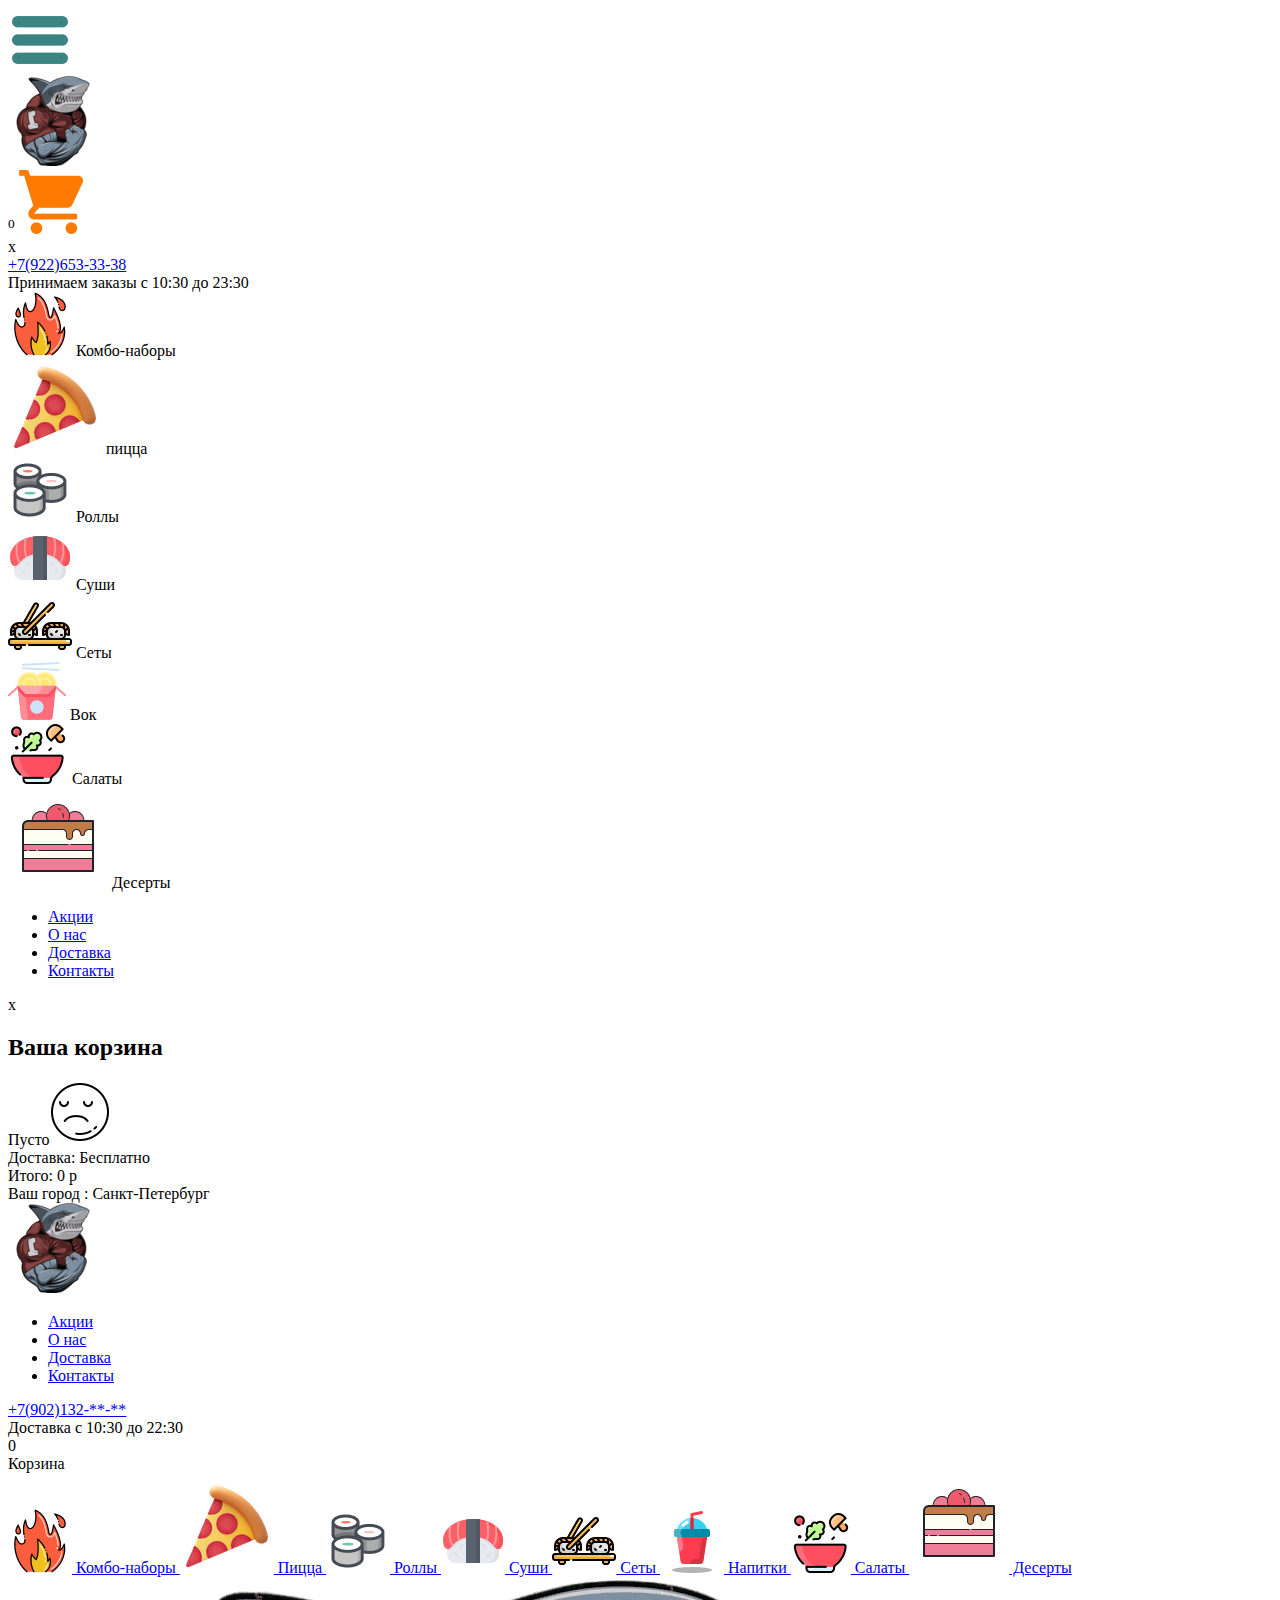
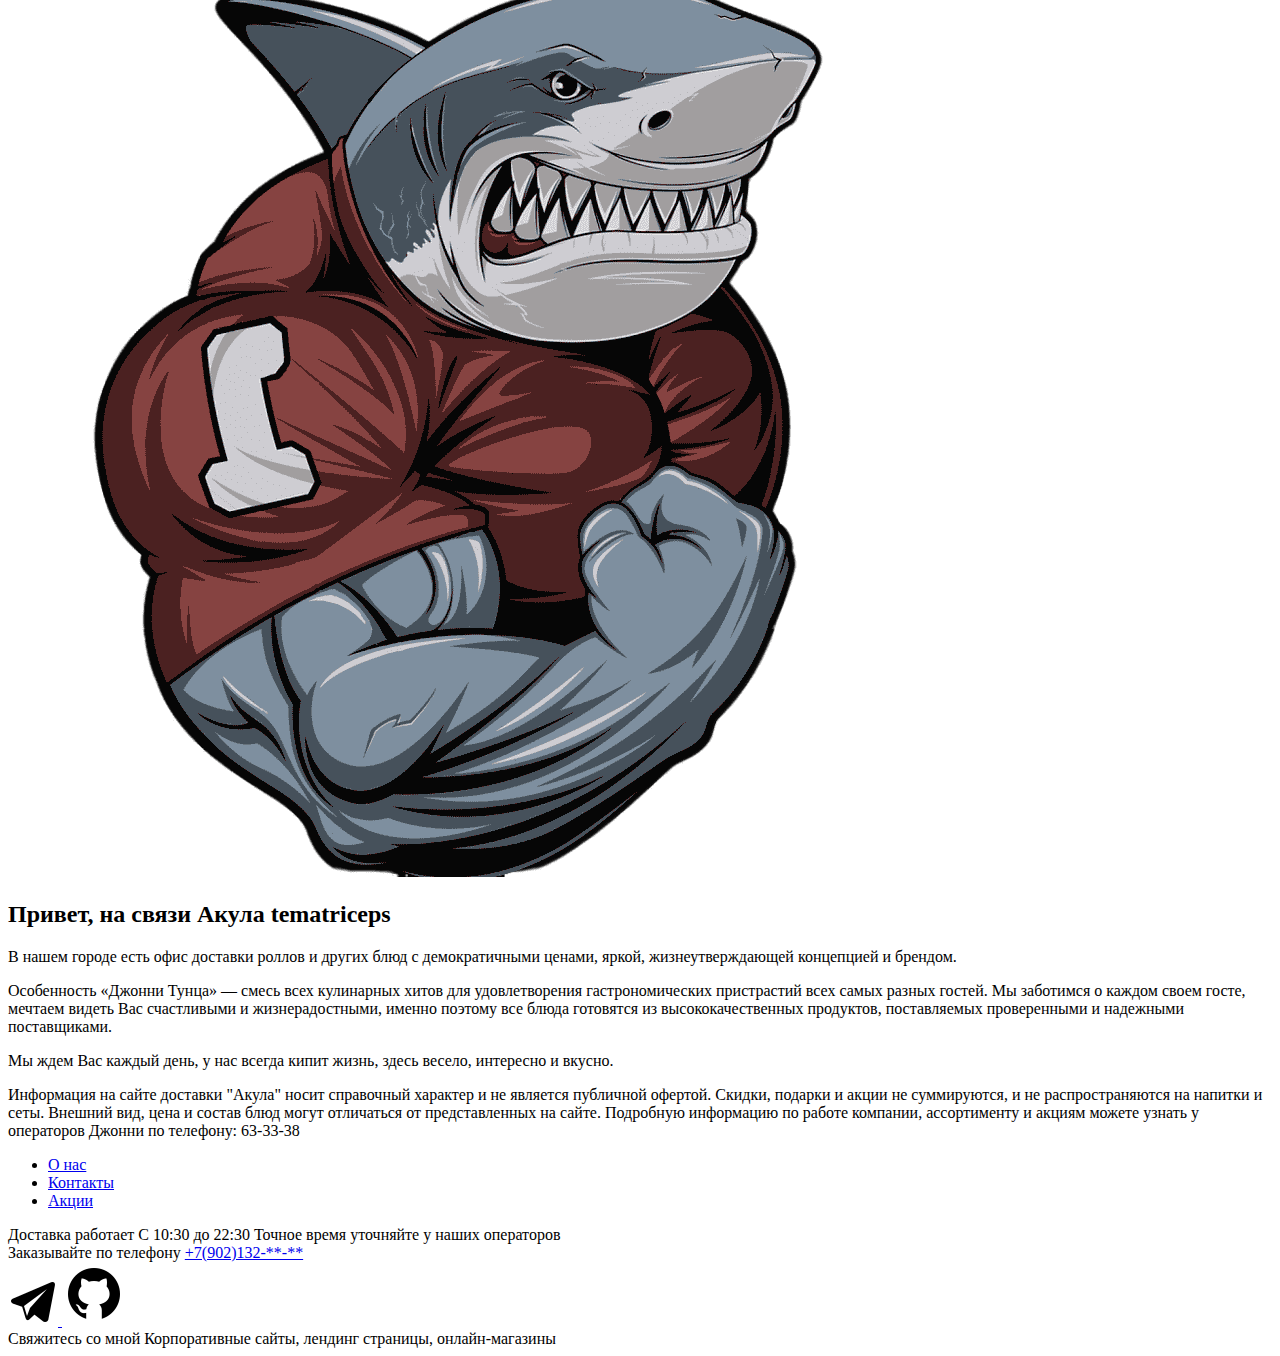
==== pages/information/aboutUs.html @ c2e13663 "1.2" ====
<!DOCTYPE html>
<html lang="en">
<head>
    <meta charset="UTF-8">
    <meta name="viewport" content="width=device-width, initial-scale=1.0">
    <title>О нас</title>
    <link rel="stylesheet" href="../../scss/style.css">
</head>
<body>

    <div class="wrapper">
        <div class="panel">
            <div class="panel__hamburger" onclick="">
                <img src="../../icons/panel/hamburger.png" alt="hamburger">
            </div>
            <div class="panel__logo">
                <img src="../../img/header/лого.png" alt="logo">
            </div>
            <div class="panel__basketCall">
                <sup>0</sup>
                <img src="../../icons/panel/panel_basket.png" alt="basketCall_panel">
            </div>
        </div>
    </div>
    <div class="overlay">
        <span class="menu__close" onclick="">х</span>
        <div class="menu__info">
            <a href="tel:89226533338" class="menu__tel">+7(922)653-33-38</a>
            <div class="menu__mode">
                Принимаем заказы с 10:30 до 23:30
            </div>
        </div>
        <div class="menu">
            <div class="menu__item">
                <img src="../../img/header/menu/огонь.png" alt="акции">
                <span class="menu__item-descr">Комбо-наборы</span>
            </div>
            <div class="menu__item">
                <img src="../../img/header/menu/пицца.png" alt="пицца">
                <span class="menu__item-descr">пицца</span>
            </div>
            <div class="menu__item">
                <img src="../../img/header/menu/роллы.png" alt="роллы">
                <span class="menu__item-descr">Роллы</span>
            </div>
            <div class="menu__item">
                <img src="../../img/header/menu/суши.png" alt="суши">
                <span class="menu__item-descr">Суши</span>
            </div>
            <div class="menu__item">
                <img src="../../img/header/menu/сеты.png" alt="сеты">
                <span class="menu__item-descr">Сеты</span>
            </div>
            <div class="menu__item">
                <img src="../../img/header/menu/вок.png" alt="вок">
                <span class="menu__item-descr">Вок</span>
            </div>
            <div class="menu__item">
                <img src="../../img/header/menu/салаты.png" alt="салаты">
                <span class="menu__item-descr">Салаты</span>
            </div>
            <div class="menu__item">
                <img src="../../img/header/menu/десерт.png" alt="десерт">
                <span class="menu__item-descr">Десерты</span>
            </div>  
        </div>
        <div class="menu__nav">
            <ul class="menu__list">
                <li>
                    <a href="#">Акции</a>
                </li>
                <li>
                    <a href="#">О нас</a>
                </li>
                <li>
                    <a href="#">Доставка</a>
                </li>
                <li>
                    <a href="#">Контакты</a>
                </li>
            </ul>
        </div>
    </div>
    <div class="basket">
        <div class="basket__close" onclick="">x</div>
        <h2 class="basket__title">Ваша корзина</h2>
        <div class="basket__empty">Пусто<img src="../../img/basket/пусто.png" alt="пусто"></div>
        <div class="basket__wrapper">
            <div class="basket__item">
                
            </div>
        </div>
        <div class="basket__finish">
            <div class="basket__finish-delivery">Доставка: <span>Бесплатно</span></div>
            <div class="basket__finish-price">Итого: <span>0 р</span></div>
        </div>
    </div>

    <header class="header">
        <div class="container">
            <div class="header__city">
                Ваш город : Санкт-Петербург
            </div>
            <div class="header__wrapper">
                <nav class="header__nav">
                    <div class="header__logo">
                        <a href="../../index.html"><img src="../../img/header/лого.png" alt="Лого"></a>
                    </div>
                    <ul class="header__list">
                        <li>
                            <a href="../../pages/information/promotions.html">Акции</a>
                        </li>
                        <li>
                            <a href="../../pages/information/aboutUs.html">О нас</a>
                        </li>
                        <li>
                            <a href="#">Доставка</a>
                        </li>
                        <li>
                            <a href="#">Контакты</a>
                        </li>
                    </ul>
                    <div class="header__info">
                        <a href="tel:8902132****" class="header__info-tel">
                            +7(902)132-**-**
                        </a>
                        <div class="header__info-mode">
                            Доставка с 10:30 до 22:30
                        </div>
                    </div>
                    <div class="basketCall" onclick="">
                        <div class="basketCall__counter">0</div>
                        <span>Корзина</span>
                    </div>
                </nav>
                <div class="header__menu">
                    <a href="#" class="header__menu-item">
                        <img src="../../img/header/menu/огонь.png" alt="Комбо-наборы">
                        Комбо-наборы
                    </a>
                    <a href="#" class="header__menu-item">
                        <img src="../../img/header/menu/пицца.png" alt="Пицца">
                        Пицца
                    </a>
                    <a href="#" class="header__menu-item">
                        <img src="../../img/header/menu/роллы.png" alt="Роллы">
                        Роллы
                    </a>
                    <a href="#" class="header__menu-item">
                        <img src="../../img/header/menu/суши.png" alt="Суши">
                        Суши
                    </a>
                    <a href="#" class="header__menu-item">
                        <img src="../../img/header/menu/сеты.png" alt="Сеты">
                        Сеты
                    </a>
                    <a href="#" class="header__menu-item">
                        <img src="../../img/header/menu/напитки.png" alt="напитки">
                        Напитки
                    </a>
                    <a href="#" class="header__menu-item">
                        <img src="../../img/header/menu/салаты.png" alt="салаты">
                        Салаты
                    </a>
                    <a href="#" class="header__menu-item">
                        <img src="../../img/header/menu/десерт.png" alt="десерт">
                        Десерты
                    </a>
                </div>
            </div>
        </div>
    </header>

    <main>
        <div class="container">
            <div class="aboutUs">
                <div class="aboutUs__wrapper">
                    <img src="../../img/aboutUs/shark.png" alt="SharkJ" class="aboutUs__img">
                    <div class="aboutUs__descr">
                        <h2 class="aboutUs__title">
                            Привет, на связи <span>Акула tematriceps</span>
                        </h2>
                        <p>
                            В нашем городе есть офис доставки роллов и других блюд с демократичными ценами, яркой, жизнеутверждающей концепцией и брендом.
                        </p>
                        <p>
                            Особенность «Джонни Тунца» — смесь всех кулинарных хитов для удовлетворения гастрономических пристрастий всех самых разных гостей. Мы заботимся о каждом своем госте, мечтаем видеть Вас счастливыми и жизнерадостными, именно поэтому все блюда готовятся из высококачественных продуктов, поставляемых проверенными и надежными поставщиками.
                        </p>
                        <p>
                            Мы ждем Вас каждый день, у нас всегда кипит жизнь, здесь весело, интересно и вкусно.
                        </p>
                    </div>
                </div>
                <div class="aboutUs__info">
                    Информация на сайте доставки "Акула" носит справочный характер и не является публичной офертой. Скидки, подарки и акции не суммируются, и не распространяются на напитки и сеты. Внешний вид, цена и состав блюд могут отличаться от представленных на сайте. Подробную информацию по работе компании, ассортименту и акциям можете узнать у операторов Джонни по телефону: 63-33-38
                </div>
            </div>
        </div>
    </main>

    <footer class="footer">
        <div class="container">
            <div class="footer__wrapper">
                <div class="footer__main">
                    <ul class="footer__main-menu">
                        <li><a href="#">О нас</a></li>
                        <li><a href="#">Контакты</a></li>
                        <li><a href="#">Акции</a></li>
                    </ul>
                    <div class="footer__main-info">
                        <span>Доставка работает</span>
                        <span>С 10:30 до 22:30</span>
                        <span>Точное время уточняйте у наших операторов</span>
                    </div>
                    <div class="footer__main-call">
                        <div class="footer__main-tel">
                            Заказывайте по телефону
                            <a href="tel:8902132****">+7(902)132-**-**</a>
                        </div>
                        <a href="https://t.me/tematriceps" class="footer__main-link">
                            <img src="../../icons/footer/telegram.png" alt="telegram">
                        </a>
                        <a href="https://github.com/TemaMel" class="footer__main-link">
                            <img src="../../icons/footer/github.png" alt="GitHub">
                        </a>
                    </div>
                    <div class="footer__main-mobile">
                        <span>Свяжитесь со мной</span>
                        Корпоративные сайты, лендинг страницы, онлайн-магазины
                    </div>
                </div>
                <div class="footer__sub">

                </div>
            </div>
        </div>
    </footer>



    <script src="../../js/script.js"></script>
</body>
</html>
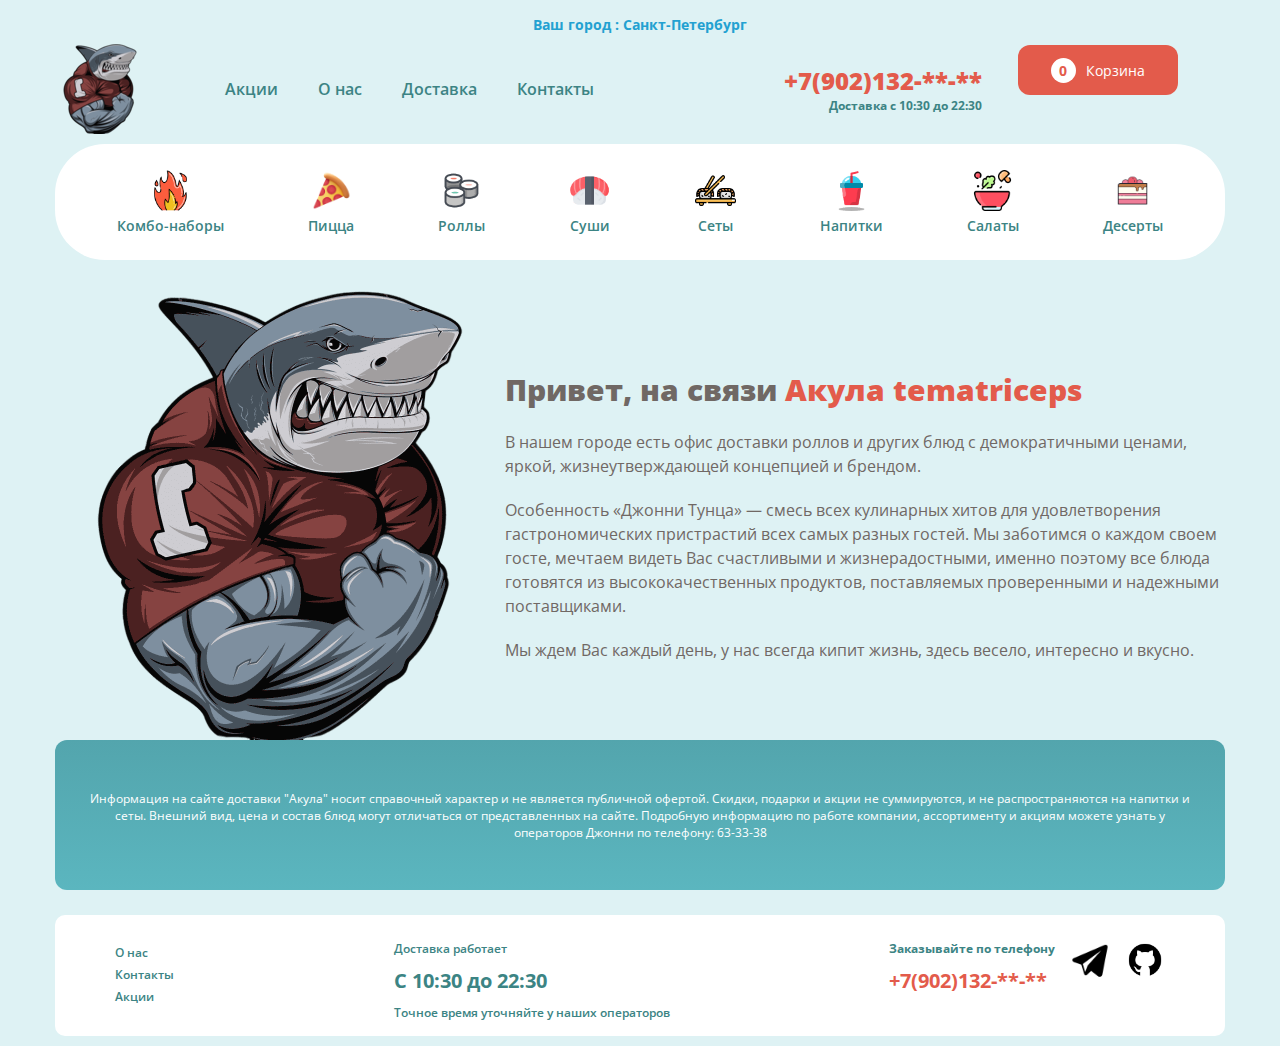
==== commit d8d0d894: "Add files via upload" ====
--- a/pages/information/aboutUs.html
+++ b/pages/information/aboutUs.html
@@ -4,7 +4,7 @@
     <meta charset="UTF-8">
     <meta name="viewport" content="width=device-width, initial-scale=1.0">
     <title>О нас</title>
-    <link rel="stylesheet" href="../../scss/style.css">
+    <link rel="stylesheet" href="../../css/style.css">
 </head>
 <body>
 
@@ -108,16 +108,16 @@
                     </div>
                     <ul class="header__list">
                         <li>
-                            <a href="../../pages/information/promotions.html">Акции</a>
-                        </li>
-                        <li>
-                            <a href="../../pages/information/aboutUs.html">О нас</a>
-                        </li>
-                        <li>
-                            <a href="#">Доставка</a>
-                        </li>
-                        <li>
-                            <a href="#">Контакты</a>
+                            <a href="promotions.html">Акции</a>
+                        </li>
+                        <li>
+                            <a href="aboutUs.html">О нас</a>
+                        </li>
+                        <li>
+                            <a href="delivery.html">Доставка</a>
+                        </li>
+                        <li>
+                            <a href="contacts.html">Контакты</a>
                         </li>
                     </ul>
                     <div class="header__info">
--- a/css/style.css
+++ b/css/style.css
@@ -0,0 +1,1347 @@
+@charset "UTF-8";
+@import url("https://fonts.googleapis.com/css2?family=Open+Sans:wght@300;400;500;600;700;800&display=swap");
+* {
+  font-family: "Open Sans", sans-serif;
+  margin: 0;
+}
+
+body {
+  background: #def2f4;
+}
+
+.container {
+  max-width: 1170px;
+  margin: 0 auto;
+}
+
+.wrapper {
+  display: none;
+  justify-content: center;
+  align-items: center;
+}
+
+.panel {
+  box-sizing: border-box;
+  padding: 10px 20px 10px 10px;
+  display: none;
+  justify-content: space-between;
+  position: fixed;
+  align-items: center;
+  width: 90%;
+  height: 40px;
+  background: #fff;
+  top: 5%;
+  border-radius: 10px;
+  z-index: 100;
+  transition: 1s all;
+}
+.panel__logo {
+  width: 60px;
+  height: 70px;
+}
+.panel__hamburger {
+  display: block;
+  width: 20px;
+  height: 20px;
+  cursor: pointer;
+}
+.panel__hamburger img {
+  width: 100%;
+  height: 100%;
+  -o-object-fit: cover;
+     object-fit: cover;
+}
+.panel__basketCall {
+  display: flex;
+  width: 25px;
+  height: 25px;
+}
+.panel__basketCall img {
+  width: 100%;
+  height: 100%;
+  -o-object-fit: cover;
+     object-fit: cover;
+}
+.panel__basketCall sup {
+  color: #3c8484;
+  font-weight: 700;
+}
+
+.panel-active {
+  top: 100%;
+}
+
+@media (max-width: 768px) {
+  .container {
+    max-width: 540px;
+  }
+  .wrapper {
+    display: flex;
+  }
+  .panel {
+    display: flex;
+  }
+}
+.overlay {
+  position: fixed;
+  display: flex;
+  left: -100%;
+  justify-content: center;
+  align-items: center;
+  flex-direction: column;
+  row-gap: 15px;
+  width: 100%;
+  height: 100%;
+  background: #def2f4;
+  text-align: center;
+  transition: 1s all;
+  z-index: 1000;
+}
+.overlay .menu {
+  display: grid;
+  grid-template-columns: repeat(auto-fit, 150px);
+  gap: 10px;
+  justify-content: center;
+  align-items: center;
+  width: 100%;
+}
+.overlay .menu__close {
+  display: block;
+  color: #e35b4b;
+  position: absolute;
+  top: 0px;
+  font-size: 42px;
+  line-height: 45px;
+  cursor: pointer;
+}
+.overlay .menu__info {
+  display: flex;
+  flex-direction: column;
+}
+.overlay .menu__tel {
+  color: #e35b4b;
+  text-decoration: none;
+  font-size: 24px;
+  font-weight: 700;
+}
+.overlay .menu__mode {
+  color: #3c8484;
+  font-size: 14px;
+  font-weight: 700;
+}
+.overlay .menu__item {
+  display: flex;
+  width: 150px;
+  height: 92px;
+  background: #fff;
+  flex-direction: column;
+  justify-content: center;
+  align-items: center;
+  -o-object-fit: cover;
+     object-fit: cover;
+  border-radius: 12px;
+}
+.overlay .menu__item img {
+  width: 27px;
+  height: 27px;
+  -o-object-fit: cover;
+     object-fit: cover;
+}
+.overlay .menu__item-descr {
+  font-size: 12px;
+  color: #3c8484;
+  font-weight: 700;
+}
+.overlay .menu__list {
+  display: flex;
+  list-style-type: none;
+  justify-content: space-between;
+  text-align: center;
+  -moz-column-gap: 20px;
+       column-gap: 20px;
+}
+.overlay .menu__list a {
+  color: #3c8484;
+  text-decoration: none;
+  font-weight: 700;
+  font-size: 12px;
+}
+.overlay .menu__list a:hover {
+  color: #e35b4b;
+}
+.overlay-active {
+  left: 0%;
+}
+
+.header {
+  position: relative;
+  min-height: 250px;
+  width: 100%;
+  padding: 15px 0;
+  box-sizing: border-box;
+}
+.header__wrapper {
+  display: flex;
+  flex-direction: column;
+}
+.header__city {
+  text-align: center;
+  color: #23a1d1;
+  font-weight: 700;
+  font-size: 14px;
+  cursor: pointer;
+}
+.header__city:hover {
+  color: rgba(24, 97, 126, 0.8705882353);
+}
+.header__nav {
+  display: flex;
+  margin-top: 10px;
+  -moz-column-gap: 40px;
+       column-gap: 40px;
+  align-items: center;
+  justify-content: start;
+}
+.header__logo {
+  width: 90px;
+  height: 90px;
+}
+.header__logo img {
+  width: 100%;
+  height: 100%;
+  -o-object-fit: cover;
+     object-fit: cover;
+}
+.header__list {
+  display: flex;
+  list-style-type: none;
+  -moz-column-gap: 40px;
+       column-gap: 40px;
+}
+.header__list a {
+  color: #3c8484;
+  text-decoration: none;
+  font-weight: 600;
+}
+.header__list a:hover {
+  color: #e35b4b;
+}
+.header__info {
+  padding-left: 150px;
+  display: flex;
+  flex-direction: column;
+  text-align: right;
+}
+.header__info-tel {
+  color: #e35b4b;
+  text-decoration: none;
+  font-size: 24px;
+  font-weight: 800;
+}
+.header__info-mode {
+  color: #3c8484;
+  font-size: 12px;
+  font-weight: 700;
+}
+.header__menu {
+  display: flex;
+  justify-content: space-around;
+  margin-top: 10px;
+  width: 100%;
+  min-height: 116px;
+  padding: 20px;
+  background: #fff;
+  border-radius: 50px;
+  box-sizing: border-box;
+}
+.header__menu-item {
+  color: #3c8484;
+  font-size: 14px;
+  font-weight: 600;
+  display: flex;
+  flex-direction: column;
+  justify-content: center;
+  align-items: center;
+  text-decoration: none;
+  row-gap: 5px;
+  flex-wrap: wrap;
+  transition: 0.6s all;
+}
+.header__menu-item img {
+  width: 41px;
+  height: 41px;
+}
+.header__menu-item:hover {
+  transform: translateY(-15%);
+  color: #e35b4b;
+}
+
+@media (max-width: 1200px) {
+  .container {
+    max-width: 900px;
+  }
+  .header__list {
+    -moz-column-gap: 20px;
+         column-gap: 20px;
+    padding: 0;
+  }
+  .header__info {
+    padding-left: 30px;
+  }
+}
+@media (max-width: 992px) {
+  .container {
+    max-width: 720px;
+  }
+  .header__wrapper {
+    width: 100%;
+    justify-content: center;
+    align-items: center;
+  }
+  .header__nav {
+    justify-content: space-between;
+  }
+  .header__menu {
+    padding: 5px;
+    display: grid;
+    grid-template-columns: repeat(5, 41px);
+    -moz-column-gap: 30px;
+         column-gap: 30px;
+    padding: 20px;
+    row-gap: 15px;
+    width: 600px;
+  }
+  .header__menu-item {
+    font-size: 14px;
+  }
+  .header__menu-item:hover {
+    transform: unset;
+  }
+  .header__info {
+    padding-left: 0px;
+  }
+}
+@media (max-width: 768px) {
+  .container {
+    max-width: 540px;
+  }
+  .header {
+    min-height: 100px;
+    background: none;
+  }
+  .header__wrapper {
+    display: none;
+  }
+  .header__city {
+    display: none;
+  }
+}
+@media (max-width: 576px) {
+  .container {
+    width: 100%;
+    padding: 0 10px;
+  }
+}
+.basketCall {
+  position: fixed;
+  width: 160px;
+  height: 50px;
+  background-color: #e35b4b;
+  border-radius: 12px;
+  display: flex;
+  align-items: center;
+  justify-content: center;
+  -moz-column-gap: 10px;
+       column-gap: 10px;
+  top: 5%;
+  right: 8%;
+  cursor: pointer;
+  z-index: 100;
+  transition: 0.7s all;
+}
+.basketCall__counter {
+  color: #e35b4b;
+  width: 25px;
+  height: 25px;
+  display: flex;
+  justify-content: center;
+  align-items: center;
+  background: #fff;
+  border-radius: 50%;
+  font-size: 14px;
+  font-weight: 700;
+}
+.basketCall span {
+  color: #fff;
+  font-size: 14px;
+}
+.basketCall-active {
+  right: -100%;
+}
+.basketCall:hover {
+  background: #3c8484;
+}
+
+.basket {
+  position: fixed;
+  padding: 20px 0px 5px 0;
+  right: 1%;
+  top: -100%;
+  display: flex;
+  justify-content: space-between;
+  flex-direction: column;
+  text-align: center;
+  border-radius: 0px 0px 12px 12px;
+  width: 400px;
+  min-height: 300px;
+  background: #f1f1f1;
+  z-index: 1;
+  border-bottom: 2px solid #3c8484;
+  border-left: 2px solid #3c8484;
+  border-right: 2px solid #3c8484;
+  transition: 0.8s all;
+  z-index: 100;
+}
+.basket__close {
+  color: #e35b4b;
+  position: absolute;
+  font-size: 40px;
+  left: 10%;
+  top: 0px;
+  cursor: pointer;
+}
+.basket__empty {
+  display: flex;
+  justify-content: center;
+  align-items: center;
+  -moz-column-gap: 10px;
+       column-gap: 10px;
+  font-size: 24px;
+  font-weight: 700;
+  color: #3c8484;
+}
+.basket__empty img {
+  width: 70px;
+  height: 70px;
+  -o-object-fit: cover;
+     object-fit: cover;
+}
+.basket__title {
+  color: #3c8484;
+}
+.basket__finish {
+  color: #3c8484;
+  font-weight: 600;
+}
+.basket-active {
+  top: 0;
+}
+.basket:after {
+  content: "";
+  position: absolute;
+  left: 0%;
+  bottom: 0%;
+  width: 200px;
+  height: 200px;
+  background: url("../img/basket/рыбак.png") center center/cover no-repeat;
+  z-index: -1;
+  border-radius: 50%;
+}
+
+@media (max-width: 1200px) {
+  .basketCall {
+    right: 2%;
+    top: 10%;
+  }
+}
+@media (max-width: 992px) {
+  .basketCall {
+    right: 2%;
+    top: 2%;
+    width: 120px;
+  }
+}
+@media (max-width: 768px) {
+  .container {
+    max-width: 540px;
+  }
+  .basketCall {
+    display: none;
+  }
+}
+@media (max-width: 576px) {
+  .container {
+    width: 100%;
+    padding: 0 10px;
+  }
+  .basket {
+    width: 300px;
+  }
+}
+.swiper {
+  position: relative;
+  width: 100%;
+  height: 100%;
+}
+
+.slider {
+  position: relative;
+}
+
+.coupons__slide {
+  overflow: hidden;
+  height: 340px;
+  border-radius: 12px;
+}
+.coupons__slide img {
+  -o-object-fit: cover;
+     object-fit: cover;
+  width: 100%;
+  height: 100%;
+}
+.coupons__slide-qr {
+  width: 350px;
+  height: 350px;
+}
+.coupons__slide-qr img {
+  width: 100%;
+  height: 100%;
+  -o-object-fit: cover;
+     object-fit: cover;
+  border-radius: 50%;
+  border: 1px solid #e35b4b;
+}
+.coupons__slide-call {
+  width: 100%;
+  height: 100%;
+  display: flex;
+  align-items: center;
+  justify-content: center;
+  -moz-column-gap: 30px;
+       column-gap: 30px;
+}
+.coupons__slide-add {
+  color: #3c8484;
+  text-align: center;
+  width: 350px;
+  line-height: 30px;
+  font-weight: 700;
+  font-size: 32px;
+}
+.coupons__slide-add span {
+  font-weight: 600;
+  font-size: 24px;
+}
+
+@media (max-width: 1200px) {
+  .container {
+    max-width: 900px;
+  }
+  .coupons__slide {
+    height: 300px;
+  }
+  .coupons__slide-qr {
+    width: 300px;
+    height: 300px;
+  }
+}
+@media (max-width: 992px) {
+  .container {
+    max-width: 720px;
+  }
+  .coupons__slide {
+    height: 200px;
+  }
+  .coupons__slide-qr {
+    width: 200px;
+    height: 200px;
+  }
+}
+@media (max-width: 768px) {
+  .container {
+    max-width: 540px;
+  }
+  .coupons__slide {
+    height: 150px;
+  }
+  .coupons__slide-qr {
+    width: 150px;
+    height: 150px;
+  }
+  .coupons__slide-add {
+    font-size: 24px;
+  }
+  .coupons__slide-add span {
+    font-size: 20px;
+  }
+}
+@media (max-width: 576px) {
+  .container {
+    width: 100%;
+    padding: 0;
+  }
+  .coupons__slide {
+    max-height: 100px;
+    width: 300px;
+    box-sizing: border-box;
+  }
+  .coupons__slide-qr {
+    width: 100px;
+    height: 100px;
+  }
+  .coupons__slide-add {
+    font-size: 14px;
+    width: 150px;
+    line-height: 16px;
+  }
+  .coupons__slide-add span {
+    font-size: 12px;
+  }
+}
+.card {
+  padding: 20px 0;
+}
+.card__wrapper {
+  display: flex;
+  gap: 20px;
+  flex-wrap: wrap;
+  justify-content: center;
+}
+.card__item {
+  display: flex;
+  align-items: center;
+  justify-content: center;
+  width: 370px;
+  height: 177px;
+  background: white;
+  box-sizing: border-box;
+  border-radius: 12px;
+  transition: 0.4s all;
+  -moz-column-gap: 10px;
+       column-gap: 10px;
+}
+.card__item-icon {
+  width: 81px;
+  height: 81px;
+}
+.card__item-icon img {
+  width: 100%;
+  height: 100%;
+  -o-object-fit: cover;
+     object-fit: cover;
+}
+.card__item-descr {
+  display: flex;
+  flex-direction: column;
+  row-gap: 10px;
+}
+.card__item-title {
+  color: #706864;
+  text-transform: uppercase;
+  font-weight: 700;
+  font-size: 18px;
+  line-height: 24px;
+}
+.card__item-link {
+  color: #e35b4b;
+  display: flex;
+  justify-content: center;
+  align-items: center;
+  border: 2px solid #e35b4b;
+  border-radius: 12px;
+  font-weight: 600;
+  width: 150px;
+  height: 40px;
+  text-decoration: none;
+  font-size: 12px;
+  transition: 0.6s all;
+}
+.card__item-link:hover {
+  color: #fff;
+  background: #e35b4b;
+}
+.card__item:hover {
+  transform: translateY(-2%);
+  height: 165px;
+}
+
+@media (max-width: 1200px) {
+  .container {
+    max-width: 900px;
+  }
+}
+@media (max-width: 992px) {
+  .container {
+    max-width: 720px;
+  }
+  .card__item {
+    width: 350px;
+  }
+}
+@media (max-width: 768px) {
+  .container {
+    max-width: 540px;
+  }
+  .card__item {
+    width: 250px;
+    padding: 10px;
+  }
+  .card__item-title {
+    font-size: 16px;
+  }
+  .card__item-icon {
+    width: 60px;
+    height: 60px;
+  }
+  .card__item-link:hover {
+    color: #e35b4b;
+    background: #fff;
+  }
+  .card__item:hover {
+    transform: translateY(0);
+  }
+}
+.video {
+  min-height: 300px;
+  display: flex;
+  justify-content: center;
+  align-items: center;
+  position: relative;
+}
+.video__wrapper {
+  display: flex;
+  flex-direction: column;
+  justify-content: center;
+  align-items: center;
+}
+.video__title {
+  color: #706864;
+  font-size: 22px;
+  text-align: center;
+  text-transform: uppercase;
+  font-weight: 700;
+  width: 400px;
+}
+.video__call {
+  color: #fff;
+  font-size: 12px;
+  font-weight: 600;
+  width: 157px;
+  height: 39px;
+  display: flex;
+  justify-content: center;
+  align-items: center;
+  border-radius: 12px;
+  border: none;
+  margin-top: 25px;
+  background: #3c8484;
+  cursor: pointer;
+  transition: 0.4s all;
+}
+.video__call:hover {
+  background: #e35b4b;
+}
+.video:before {
+  content: "";
+  position: absolute;
+  width: 250px;
+  height: 250px;
+  left: 5%;
+  background: url("../img/video/shark1.png") center center/cover no-repeat;
+  animation: 2s shark-animate infinite alternate-reverse;
+  z-index: -1;
+}
+.video:after {
+  content: "";
+  position: absolute;
+  right: 5%;
+  width: 250px;
+  height: 250px;
+  background: url("../img/video/shark.png") center center/cover no-repeat;
+  animation: 2s shark-animate infinite alternate-reverse;
+  z-index: -1;
+}
+
+@keyframes shark-animate {
+  0% {
+    transform: translateY(0);
+    opacity: 0.9;
+  }
+  100% {
+    transform: translateY(-10%);
+    opacity: 1;
+  }
+}
+@media (max-width: 768px) {
+  .video__title {
+    color: #3c8484;
+  }
+}
+@media (max-width: 576px) {
+  .video__title {
+    color: #3c8484;
+    width: 100%;
+  }
+  .video:after {
+    display: none;
+  }
+  .video:before {
+    left: 0;
+  }
+}
+.advertising {
+  position: fixed;
+  display: flex;
+  justify-content: center;
+  align-items: center;
+  background: rgba(60, 132, 132, 0.9);
+  width: 100%;
+  height: 100%;
+  z-index: 101;
+  left: -100%;
+  transition: 0.4s all;
+}
+.advertising__close {
+  color: #fff;
+  position: absolute;
+  font-size: 42px;
+  font-weight: 700;
+  top: 10%;
+  right: 20%;
+  cursor: pointer;
+}
+.advertising__video {
+  width: 700px;
+  height: 400px;
+}
+.advertising__video video {
+  width: 100%;
+  height: 100%;
+}
+.advertising-active {
+  left: 0;
+}
+
+@media (max-width: 1200px) {
+  .advertising__close {
+    right: 10%;
+  }
+}
+@media (max-width: 992px) {
+  .advertising__video {
+    width: 600px;
+    height: 350px;
+  }
+  .advertising__close {
+    right: 5%;
+  }
+}
+@media (max-width: 768px) {
+  .advertising__video {
+    width: 500px;
+    height: 300px;
+  }
+  .advertising__close {
+    right: 0%;
+    top: 15%;
+  }
+}
+@media (max-width: 576px) {
+  .advertising__video {
+    width: 300px;
+    height: 200px;
+  }
+  .advertising__close {
+    right: 0%;
+    top: 25%;
+    font-size: 32px;
+  }
+}
+.footer {
+  padding: 10px;
+}
+.footer__wrapper {
+  display: flex;
+  flex-direction: column;
+}
+.footer__main {
+  display: flex;
+  padding: 25px 60px 15px 60px;
+  align-items: start;
+  justify-content: space-between;
+  width: 100%;
+  min-height: 100px;
+  background: #fff;
+  border-radius: 10px;
+  box-sizing: border-box;
+}
+.footer__main-menu {
+  list-style-type: none;
+  padding: 0;
+}
+.footer__main-menu li a {
+  color: #3c8484;
+  font-size: 12px;
+  font-weight: 600;
+  text-decoration: none;
+  transition: 0.5s all;
+}
+.footer__main-menu li a:hover {
+  color: #e35b4b;
+}
+.footer__main-info {
+  display: flex;
+  flex-direction: column;
+  row-gap: 10px;
+}
+.footer__main-info span {
+  color: #3c8484;
+  font-size: 12px;
+  font-weight: 600;
+}
+.footer__main-info span:nth-child(2) {
+  font-size: 20px;
+  font-weight: 700;
+}
+.footer__main-call {
+  display: flex;
+  -moz-column-gap: 15px;
+       column-gap: 15px;
+}
+.footer__main-tel {
+  color: #3c8484;
+  font-size: 12px;
+  font-weight: 700;
+  display: flex;
+  flex-direction: column;
+  row-gap: 10px;
+}
+.footer__main-tel a {
+  color: #e35b4b;
+  font-size: 20px;
+  text-decoration: none;
+}
+.footer__main-link {
+  width: 40px;
+  height: 40px;
+}
+.footer__main-link img {
+  width: 100%;
+  height: 100%;
+  -o-object-fit: cover;
+     object-fit: cover;
+}
+.footer__main-mobile {
+  display: none;
+}
+
+@media (max-width: 1200px) {
+  .container {
+    max-width: 950px;
+  }
+}
+@media (max-width: 992px) {
+  .container {
+    max-width: 700px;
+  }
+  .footer__main {
+    padding: 15px;
+  }
+}
+@media (max-width: 768px) {
+  .container {
+    max-width: 500px;
+  }
+  .footer__main {
+    justify-content: center;
+    align-items: center;
+    flex-direction: column;
+    text-align: center;
+    row-gap: 15px;
+  }
+  .footer__main-menu {
+    display: none;
+  }
+  .footer__main-info {
+    display: none;
+  }
+  .footer__main-tel {
+    row-gap: 0px;
+  }
+  .footer__main-mobile {
+    color: #3c8484;
+    font-weight: 700;
+    display: block;
+    text-align: center;
+  }
+  .footer__main-mobile span {
+    display: block;
+    font-size: 16px;
+  }
+}
+@media (max-width: 576px) {
+  .container {
+    width: 100%;
+  }
+  .footer__main {
+    width: 100%;
+  }
+}
+.promotions__wrapper {
+  padding: 15px 10px;
+  display: flex;
+  text-align: center;
+  flex-direction: column;
+  align-items: center;
+  width: 100%;
+  height: 100%;
+  background: #fff;
+  border-radius: 12px;
+  box-sizing: border-box;
+  row-gap: 15px;
+}
+.promotions__title {
+  font-size: 30px;
+  color: #706864;
+}
+.promotions__subtitle {
+  display: block;
+  font-weight: 700;
+  font-size: 14px;
+  color: #3c8484;
+}
+.promotions__coupon {
+  width: 100%;
+  height: 300px;
+  border-radius: 12px;
+  cursor: pointer;
+  -o-object-fit: cover;
+     object-fit: cover;
+}
+.promotions__descr {
+  width: 500px;
+  font-weight: 600;
+}
+.promotions__descr span {
+  display: block;
+  font-weight: 700;
+  color: #3c8484;
+}
+
+@media (max-width: 768px) {
+  .promotions__coupon {
+    height: 140px;
+  }
+}
+@media (max-width: 576px) {
+  .promotions {
+    padding: 0 10px;
+  }
+  .promotions__coupon {
+    height: 100px;
+  }
+  .promotions__descr {
+    width: 100%;
+    font-size: 12px;
+  }
+}
+.aboutUs {
+  padding: 15px 0;
+}
+.aboutUs__wrapper {
+  display: flex;
+  justify-content: center;
+  align-items: center;
+}
+.aboutUs__img {
+  width: 450px;
+  height: 450px;
+  -o-object-fit: cover;
+     object-fit: cover;
+  animation: 2s shark-animate-aboutUs infinite alternate-reverse;
+}
+.aboutUs__title {
+  color: #706864;
+  font-size: 30px;
+  font-weight: 900;
+}
+.aboutUs__title span {
+  color: #e35b4b;
+}
+.aboutUs__descr {
+  display: flex;
+  flex-direction: column;
+  row-gap: 20px;
+}
+.aboutUs__descr p {
+  color: #706864;
+  font-size: 16px;
+  line-height: 24px;
+  font-weight: 400;
+}
+.aboutUs__info {
+  padding: 0 25px;
+  color: #fff;
+  display: flex;
+  align-items: center;
+  text-align: center;
+  width: 100%;
+  font-size: 12px;
+  min-height: 150px;
+  background: linear-gradient(to bottom, #53a5ad, #5bb6bf 100%);
+  border-radius: 12px;
+  box-sizing: border-box;
+}
+
+@keyframes shark-animate-aboutUs {
+  0% {
+    transform: translateY(0);
+    opacity: 0.9;
+  }
+  100% {
+    transform: translateY(-5%);
+    opacity: 1;
+  }
+}
+@media (max-width: 992px) {
+  .container {
+    width: 700px;
+  }
+  .aboutUs__img {
+    width: 250px;
+    height: 300px;
+  }
+  .aboutUs__wrapper {
+    -moz-column-gap: 10px;
+         column-gap: 10px;
+  }
+  .aboutUs__info {
+    margin-top: 10px;
+  }
+}
+@media (max-width: 768px) {
+  .container {
+    width: 500px;
+  }
+  .aboutUs__wrapper {
+    flex-direction: column;
+    -moz-column-gap: 0px;
+         column-gap: 0px;
+  }
+}
+@media (max-width: 576px) {
+  .container {
+    width: 100%;
+  }
+  .aboutUs {
+    padding: 0 10px;
+    box-sizing: border-box;
+  }
+  .aboutUs__descr {
+    width: 100%;
+  }
+}
+.delivery {
+  width: 100%;
+  padding: 55px 0 55px 0;
+  min-height: 400px;
+  background: #fff;
+  border-radius: 12px;
+  display: flex;
+  justify-content: start;
+  align-items: center;
+  flex-direction: column;
+  box-shadow: 0px 5px 30px rgba(68, 146, 147, 0.1);
+  box-sizing: border-box;
+}
+.delivery__title {
+  color: #706864;
+  font-size: 30px;
+  line-height: 36px;
+  font-weight: 800;
+}
+.delivery__info {
+  color: #53a5ad;
+  font-size: 14px;
+  font-weight: 700;
+  text-align: center;
+}
+.delivery__wrapper {
+  display: flex;
+  margin-top: 35px;
+  justify-content: center;
+  align-items: center;
+  -moz-column-gap: 20px;
+       column-gap: 20px;
+  row-gap: 35px;
+  flex-wrap: wrap;
+}
+.delivery__item {
+  display: flex;
+  flex-direction: column;
+  justify-content: center;
+  align-items: center;
+  width: 290px;
+  min-height: 183px;
+  border: 2px solid #def2f4;
+  box-shadow: 0px 5px 15px rgba(68, 146, 147, 0.1);
+  border-radius: 12px;
+  transition: 0.5s all;
+  cursor: pointer;
+}
+.delivery__item-img {
+  width: 54px;
+  height: 54px;
+  -o-object-fit: cover;
+     object-fit: cover;
+}
+.delivery__item-info {
+  color: #706864;
+  font-size: 16px;
+  line-height: 19px;
+  font-weight: 600;
+  text-align: center;
+}
+.delivery__item-info span {
+  display: block;
+  font-weight: 800;
+  font-size: 30px;
+  line-height: 36px;
+}
+.delivery__item:hover {
+  transform: translateY(-3%);
+}
+.delivery-map {
+  margin-top: 16px;
+}
+
+.conditions {
+  margin-top: 25px;
+  display: flex;
+  -moz-column-gap: 15px;
+       column-gap: 15px;
+  row-gap: 15px;
+  flex-wrap: wrap;
+  justify-content: center;
+}
+.conditions__item {
+  width: 577px;
+  height: 80px;
+  background: linear-gradient(to bottom, #53a5ad, #5bb6bf 100%);
+  display: flex;
+  border-radius: 12px;
+  align-items: center;
+  justify-content: center;
+  box-sizing: border-box;
+  -moz-column-gap: 15px;
+       column-gap: 15px;
+}
+.conditions__item-img {
+  width: 50px;
+  height: 50px;
+  -o-object-fit: cover;
+     object-fit: cover;
+}
+.conditions__item-descr {
+  color: #fff;
+  font-size: 16px;
+  font-weight: 600;
+  line-height: 25px;
+}
+.conditions__item-descr span {
+  display: block;
+}
+
+@media (max-width: 576px) {
+  .delivery {
+    width: 300px;
+    margin: 0 auto;
+  }
+  .delivery__title {
+    font-size: 24px;
+  }
+  .delivery__item {
+    width: 250px;
+  }
+  .conditions {
+    padding: 0 10px;
+  }
+  .conditions__item {
+    width: 100%;
+    padding: 8px;
+    box-sizing: content-box;
+  }
+  .conditions__item-descr {
+    font-size: 14px;
+  }
+}
+.contacts {
+  display: flex;
+  flex-direction: column;
+  padding: 25px 15px 25px 15px;
+  text-align: center;
+  width: 100%;
+  min-height: 550px;
+  background: #fff;
+  border-radius: 12px;
+  box-sizing: border-box;
+}
+.contacts__title {
+  color: #706864;
+  font-weight: 800;
+  font-size: 30px;
+  line-height: 35px;
+}
+.contacts__info {
+  color: #53a5ad;
+  font-size: 14px;
+  font-weight: 700;
+  line-height: 21px;
+}
+.contacts__wrapper {
+  display: flex;
+  justify-content: center;
+  -moz-column-gap: 25px;
+       column-gap: 25px;
+  row-gap: 15px;
+  margin-top: 25px;
+  flex-wrap: wrap;
+}
+.contacts__item {
+  display: flex;
+  row-gap: 20px;
+  flex-direction: column;
+  justify-content: center;
+  align-items: center;
+  width: 290px;
+  height: 200px;
+  box-sizing: border-box;
+  box-shadow: 0px 5px 15px rgba(68, 146, 147, 0.1);
+  border: 2px solid #def2f4;
+  border-radius: 12px;
+  cursor: pointer;
+  transition: 0.5s all;
+}
+.contacts__item img {
+  width: 50px;
+  height: 50px;
+  -o-object-fit: cover;
+     object-fit: cover;
+}
+.contacts__item span {
+  color: #706864;
+  font-weight: 600;
+  font-size: 15px;
+}
+.contacts__item a {
+  color: #706864;
+  font-size: 15px;
+  font-weight: 600;
+  text-decoration: none;
+}
+.contacts__item:hover {
+  transform: translateY(-3%);
+}
+.contacts-map {
+  margin-top: 35px;
+}/*# sourceMappingURL=style.css.map */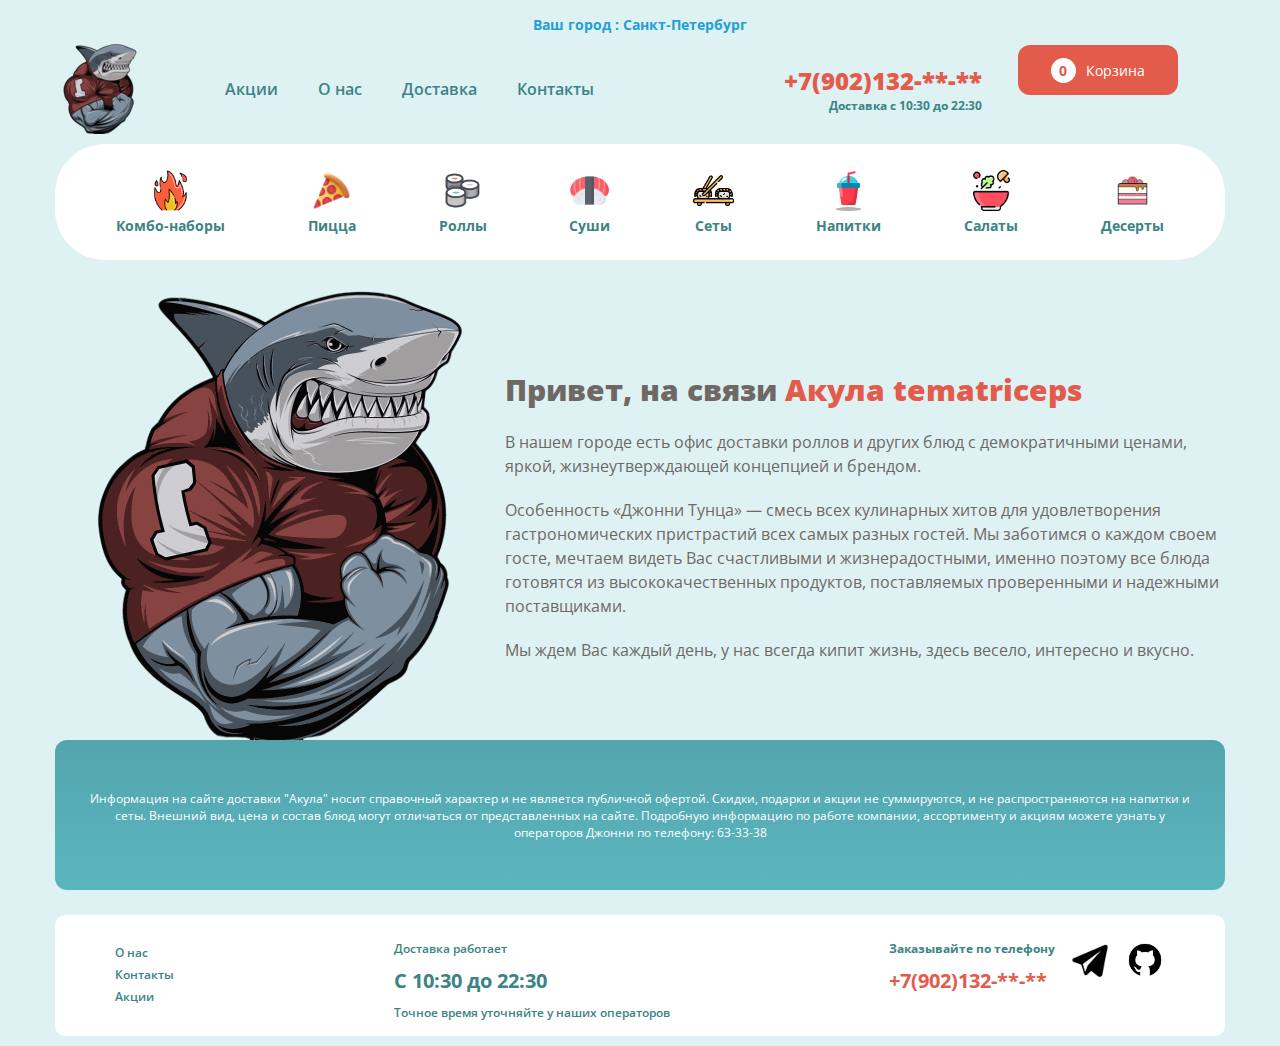
==== commit cd7f276c: "Add files via upload" ====
--- a/pages/information/aboutUs.html
+++ b/pages/information/aboutUs.html
@@ -134,27 +134,27 @@
                     </div>
                 </nav>
                 <div class="header__menu">
-                    <a href="#" class="header__menu-item">
+                    <a href="../menu/combo.html" class="header__menu-item">
                         <img src="../../img/header/menu/огонь.png" alt="Комбо-наборы">
                         Комбо-наборы
                     </a>
-                    <a href="#" class="header__menu-item">
+                    <a href="../menu/pizza.html" class="header__menu-item">
                         <img src="../../img/header/menu/пицца.png" alt="Пицца">
                         Пицца
                     </a>
-                    <a href="#" class="header__menu-item">
+                    <a href="../menu/rolls.html" class="header__menu-item">
                         <img src="../../img/header/menu/роллы.png" alt="Роллы">
                         Роллы
                     </a>
-                    <a href="#" class="header__menu-item">
+                    <a href="../menu/sush.html" class="header__menu-item">
                         <img src="../../img/header/menu/суши.png" alt="Суши">
                         Суши
                     </a>
-                    <a href="#" class="header__menu-item">
+                    <a href="../menu/sets.html" class="header__menu-item">
                         <img src="../../img/header/menu/сеты.png" alt="Сеты">
                         Сеты
                     </a>
-                    <a href="#" class="header__menu-item">
+                    <a href="../menu/beverages.html" class="header__menu-item">
                         <img src="../../img/header/menu/напитки.png" alt="напитки">
                         Напитки
                     </a>
@@ -238,6 +238,6 @@
 
 
 
-    <script src="../../js/script.js"></script>
+    <script src="../../js/pages.js"></script>
 </body>
 </html>--- a/css/style.css
+++ b/css/style.css
@@ -257,7 +257,7 @@
 .header__menu-item {
   color: #3c8484;
   font-size: 14px;
-  font-weight: 600;
+  font-weight: 700;
   display: flex;
   flex-direction: column;
   justify-content: center;
@@ -386,14 +386,15 @@
   position: fixed;
   padding: 20px 0px 5px 0;
   right: 1%;
-  top: -100%;
+  top: -300%;
   display: flex;
   justify-content: space-between;
   flex-direction: column;
+  align-items: center;
   text-align: center;
   border-radius: 0px 0px 12px 12px;
   width: 400px;
-  min-height: 300px;
+  max-height: 500px;
   background: #f1f1f1;
   z-index: 1;
   border-bottom: 2px solid #3c8484;
@@ -433,8 +434,72 @@
   color: #3c8484;
   font-weight: 600;
 }
+.basket__wrapper {
+  display: flex;
+  flex-direction: column;
+  row-gap: 15px;
+  overflow: scroll;
+  padding: 10px;
+}
+.basket__item {
+  padding: 15px;
+  display: flex;
+  width: 250px;
+  -moz-column-gap: 10px;
+       column-gap: 10px;
+  background: #3c8484;
+  border-radius: 10px;
+  justify-content: center;
+  align-items: center;
+  flex-direction: column;
+  box-sizing: border-box;
+}
+.basket__item-title {
+  color: #fff;
+  font-weight: 800;
+}
+.basket__item-img {
+  width: 120px;
+  height: 120px;
+  -o-object-fit: cover;
+     object-fit: cover;
+  border-radius: 50%;
+  border: 2px solid #e35b4b;
+}
+.basket__item-descr {
+  font-size: 12px;
+  color: #fff;
+}
+.basket__item-counter {
+  margin-top: 10px;
+  display: flex;
+  width: 100px;
+  justify-content: space-between;
+  align-items: center;
+  background: #706864;
+  padding: 7px 15px;
+  border-radius: 15px;
+  box-sizing: border-box;
+}
+.basket__item-counter span {
+  cursor: pointer;
+  font-weight: 700;
+}
+.basket__item-counter span:hover {
+  color: #fff;
+}
+.basket__item-price {
+  color: #fff;
+  font-size: 20px;
+  font-weight: 700;
+  line-height: 24px;
+}
 .basket-active {
   top: 0;
+}
+.basket-none {
+  display: none;
+  visibility: hidden;
 }
 .basket:after {
   content: "";
@@ -987,6 +1052,20 @@
     width: 100%;
   }
 }
+.title {
+  color: #706864;
+  line-height: 36px;
+  font-size: 30px;
+  font-family: open-sans, sans-serif;
+  font-weight: 800;
+  text-align: center;
+}
+.title_fz18 {
+  line-height: 22px;
+  font-size: 18px;
+  text-align: left;
+}
+
 .promotions__wrapper {
   padding: 15px 10px;
   display: flex;
@@ -1344,4 +1423,85 @@
 }
 .contacts-map {
   margin-top: 35px;
+}
+
+.product {
+  padding: 15px 0 15px 0;
+}
+.product__wrapper {
+  margin-top: 30px;
+  display: flex;
+  flex-wrap: wrap;
+  gap: 30px;
+  justify-content: center;
+}
+.product__item {
+  display: flex;
+  flex-direction: column;
+  width: 353px;
+  min-height: 493px;
+  background: #fff;
+  border-radius: 10px;
+  box-sizing: border-box;
+  transition: 0.5s all;
+}
+.product__item-img {
+  width: 100%;
+  height: 100%;
+  -o-object-fit: cover;
+     object-fit: cover;
+  border-radius: 10px;
+}
+.product__item-info {
+  padding: 25px;
+  display: flex;
+  flex-direction: column;
+  justify-content: space-between;
+}
+.product__item-descr {
+  color: #706864;
+  min-height: 65px;
+  font-size: 12px;
+  margin-top: 30px;
+}
+.product__item-btn {
+  color: #fff;
+  background: #53a5ad;
+  border: none;
+  border-radius: 10px;
+  width: 157px;
+  height: 45px;
+  display: flex;
+  -moz-column-gap: 5px;
+       column-gap: 5px;
+  justify-content: center;
+  align-items: center;
+  font-size: 16px;
+  font-weight: 700;
+  cursor: pointer;
+  transition: 0.6s all;
+}
+.product__item-btn img {
+  width: 20px;
+  height: 20px;
+  -o-object-fit: cover;
+     object-fit: cover;
+}
+.product__item-btn:hover {
+  background: #e35b4b;
+}
+.product__item-wrapper {
+  display: flex;
+  justify-content: space-between;
+  align-items: center;
+}
+.product__item-price {
+  color: #53a5ad;
+  line-height: 22px;
+  font-size: 20px;
+  text-align: left;
+  font-weight: 700;
+}
+.product__item:hover {
+  transform: translateY(-2%);
 }/*# sourceMappingURL=style.css.map */